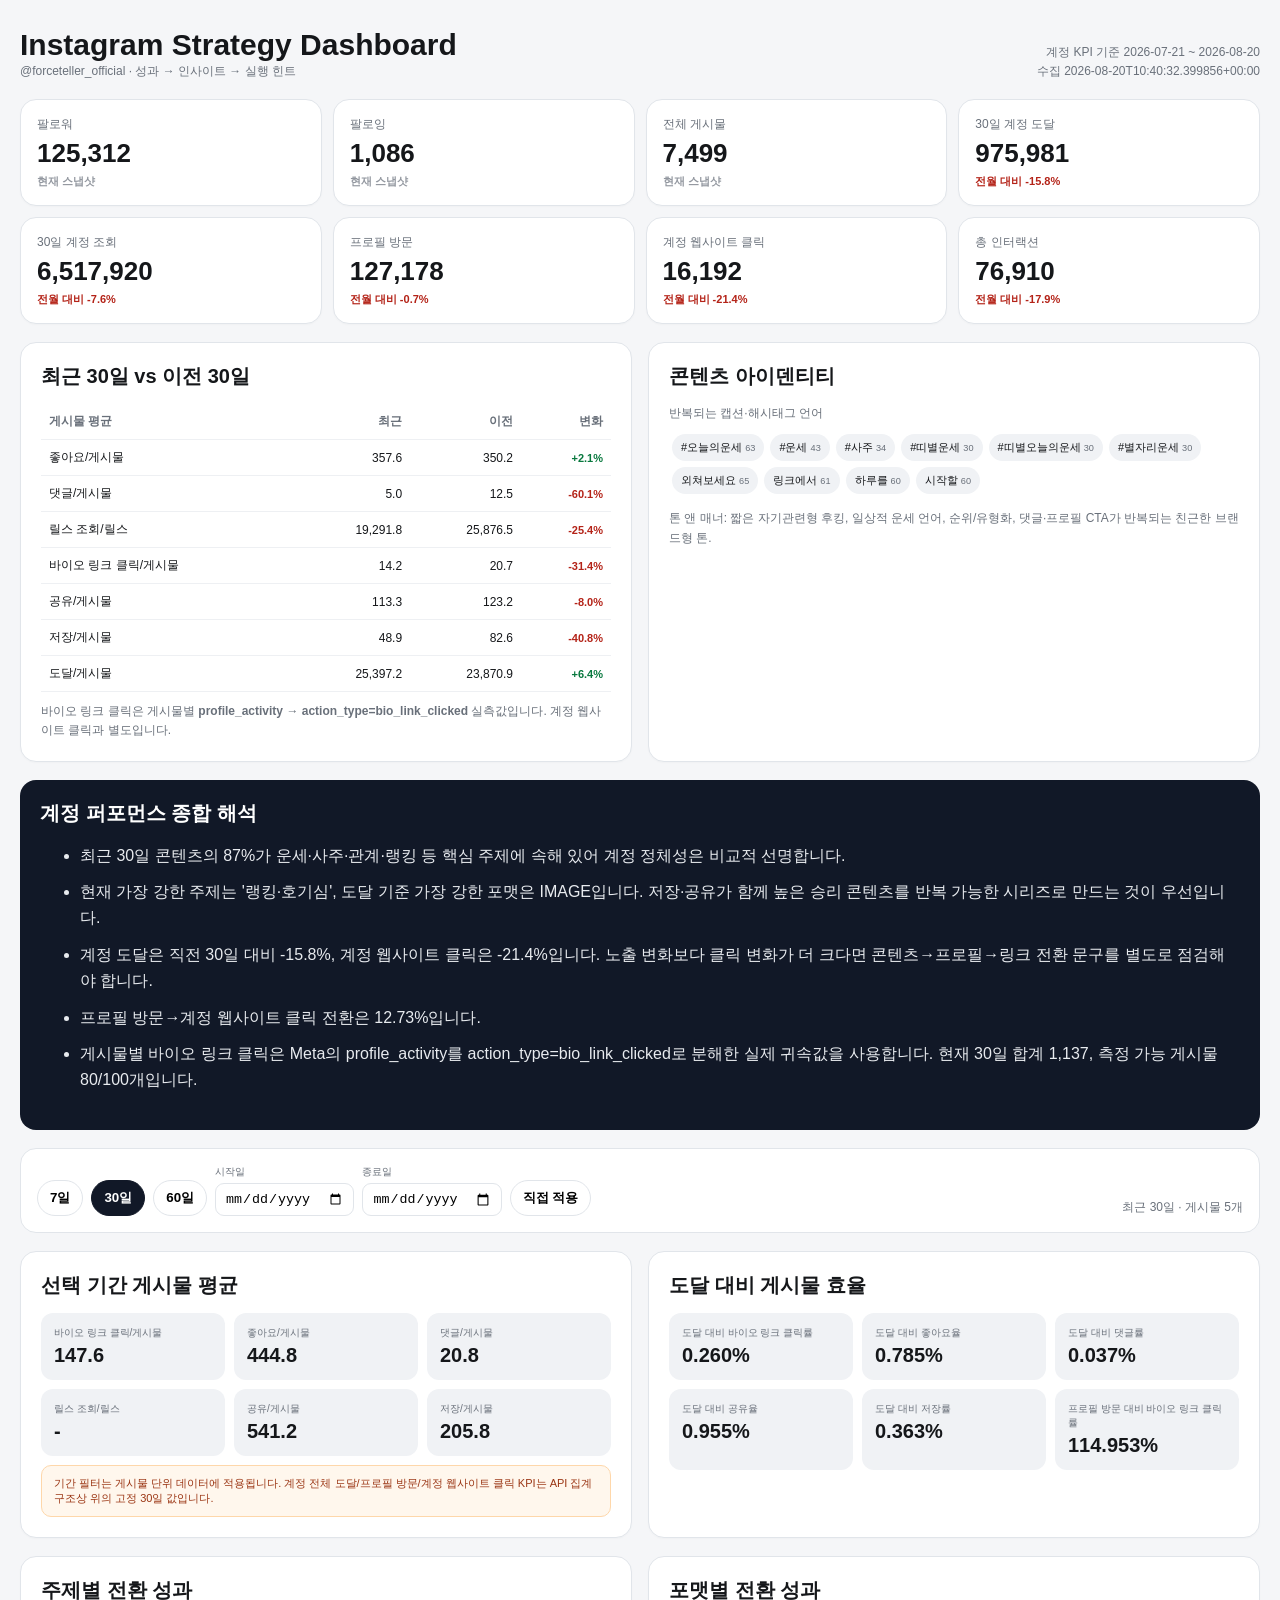
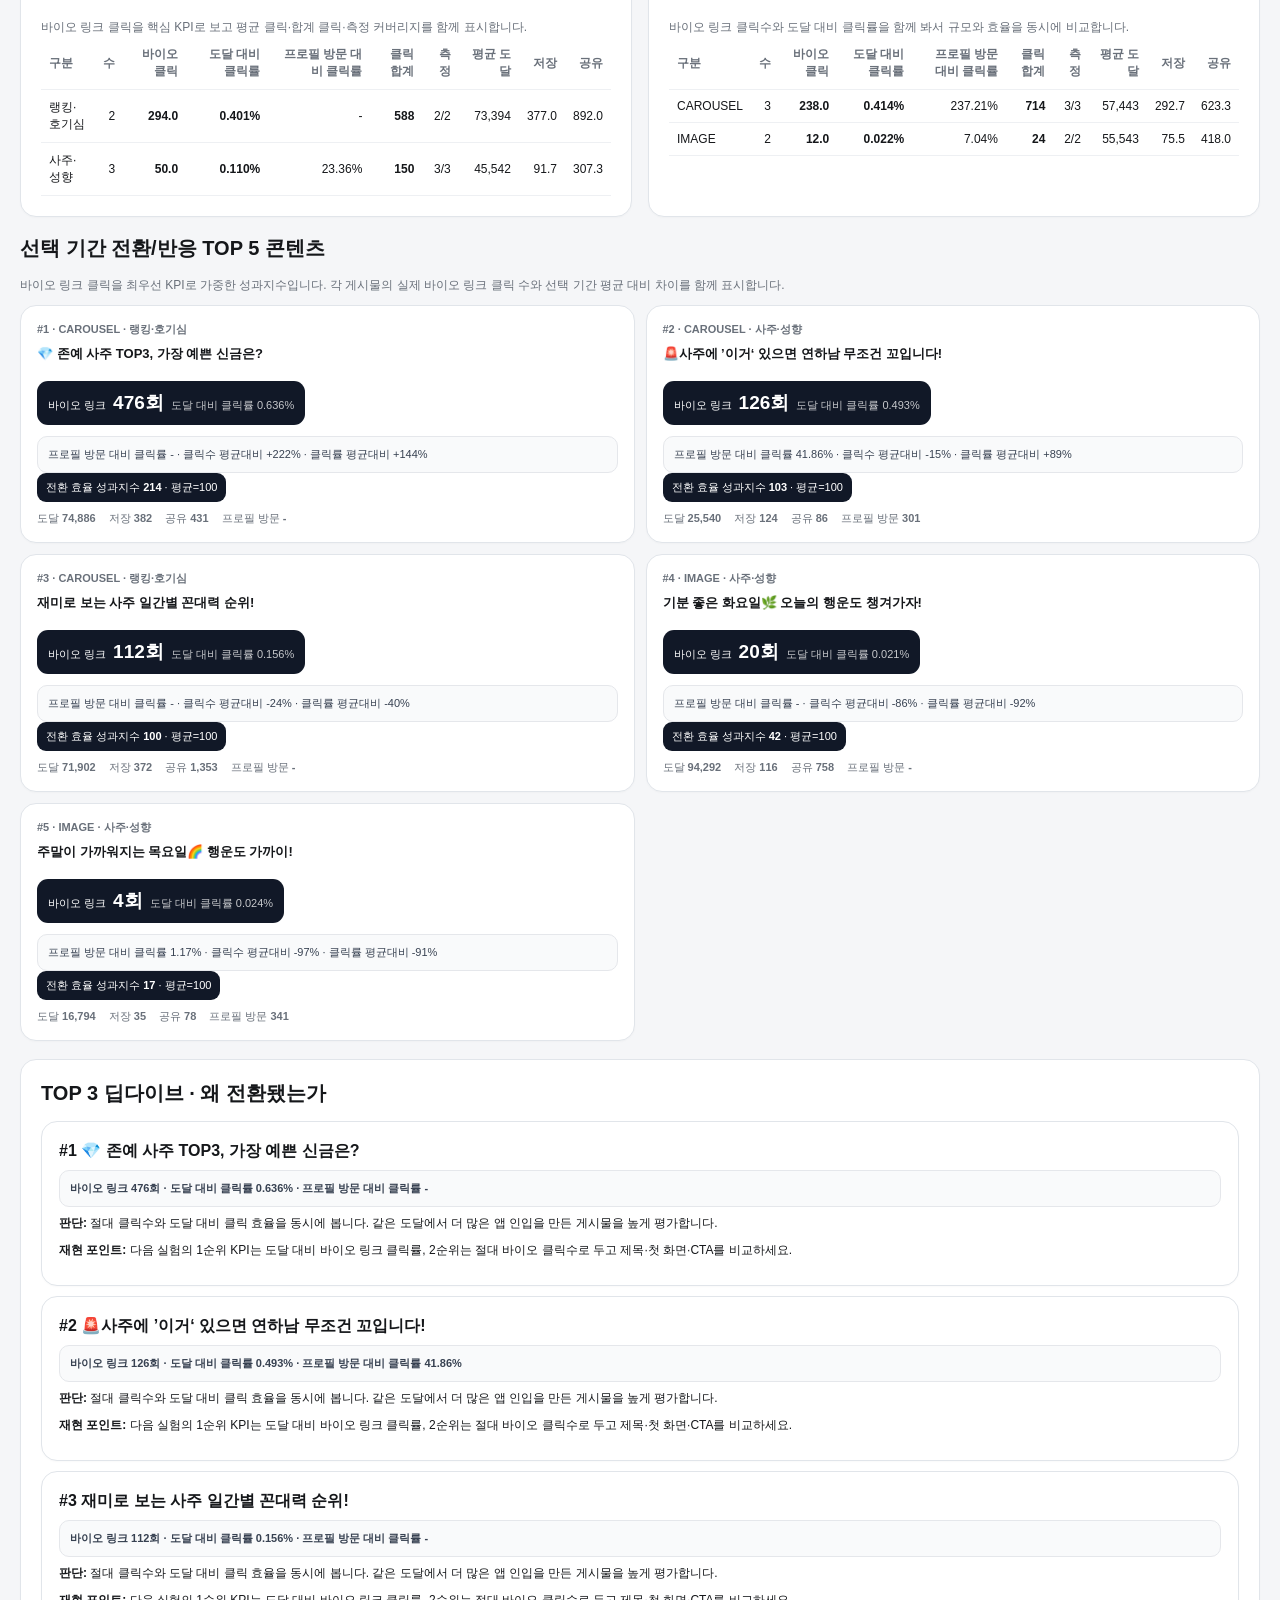
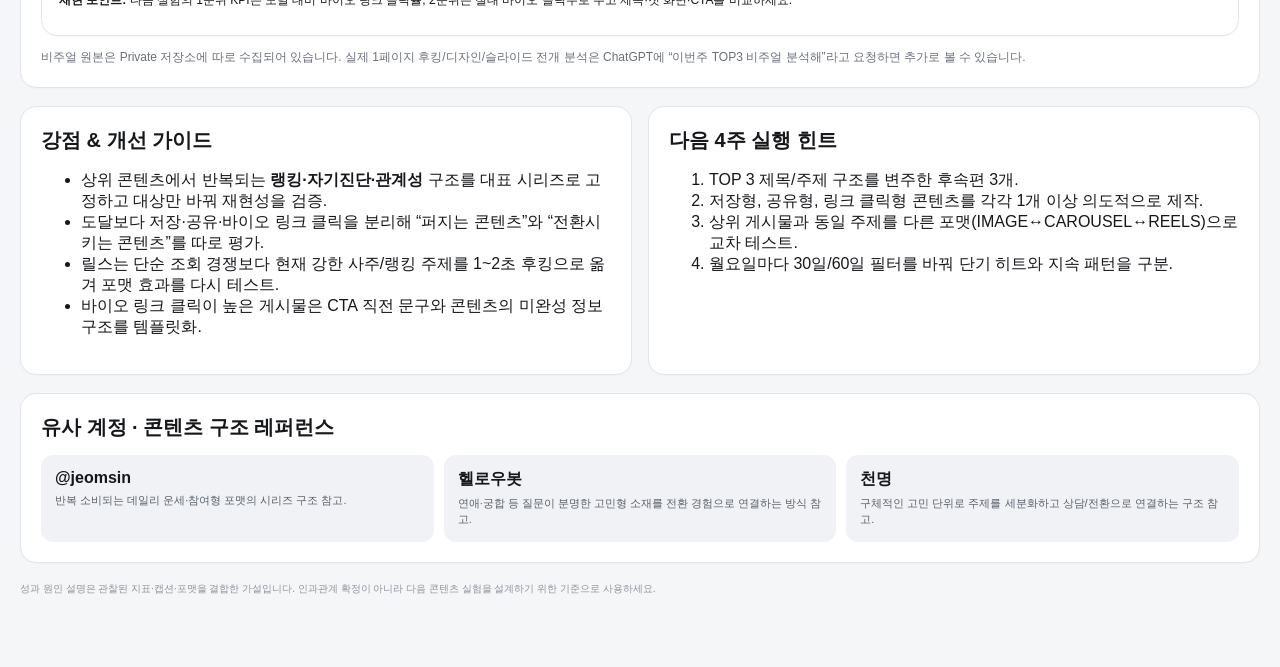
==== latest.html @ a2db8615 "Add cache-busting dashboard entrypoint" ====
<!doctype html><html><head><meta charset="utf-8"><meta http-equiv="cache-control" content="no-cache, no-store, must-revalidate"><meta http-equiv="pragma" content="no-cache"><meta http-equiv="expires" content="0"><title>Instagram Dashboard</title><script>location.replace('index.html?v=20260820-1955');</script></head><body><a href="index.html?v=20260820-1955">Open latest dashboard</a></body></html>
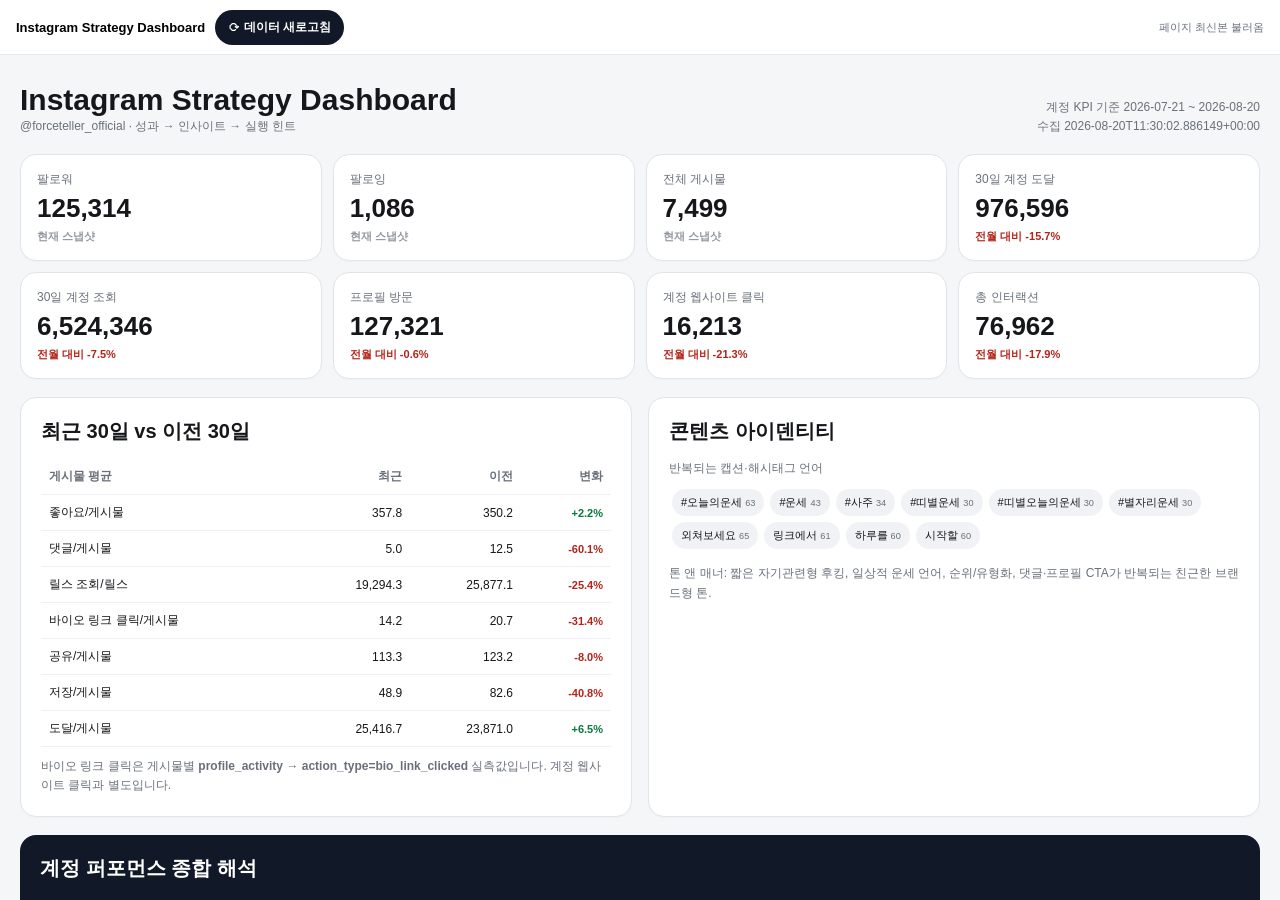
==== commit a921a959: "Add visible refresh control to dashboard entrypoint" ====
--- a/latest.html
+++ b/latest.html
@@ -1 +1 @@
-<!doctype html><html><head><meta charset="utf-8"><meta http-equiv="cache-control" content="no-cache, no-store, must-revalidate"><meta http-equiv="pragma" content="no-cache"><meta http-equiv="expires" content="0"><title>Instagram Dashboard</title><script>location.replace('index.html?v=20260820-1955');</script></head><body><a href="index.html?v=20260820-1955">Open latest dashboard</a></body></html>+<!doctype html><html lang="ko"><head><meta charset="utf-8"><meta name="viewport" content="width=device-width,initial-scale=1"><meta http-equiv="cache-control" content="no-cache, no-store, must-revalidate"><meta http-equiv="pragma" content="no-cache"><meta http-equiv="expires" content="0"><title>Instagram Dashboard</title><style>html,body{margin:0;height:100%;font-family:-apple-system,BlinkMacSystemFont,"Segoe UI",Roboto,"Noto Sans KR",sans-serif;background:#f5f6f8}#bar{height:54px;display:flex;align-items:center;gap:10px;padding:0 16px;background:#fff;border-bottom:1px solid #e5e7eb;position:sticky;top:0;z-index:10}#bar b{font-size:13px}#bar span{font-size:11px;color:#6b7280;margin-left:auto}button{border:0;background:#111827;color:#fff;border-radius:999px;padding:9px 13px;font-size:12px;font-weight:750;cursor:pointer}iframe{display:block;width:100%;height:calc(100vh - 55px);border:0}</style></head><body><div id="bar"><b>Instagram Strategy Dashboard</b><button id="refreshBtn">⟳ 데이터 새로고침</button><span id="stamp"></span></div><iframe id="dash" src="index.html?refresh=20260821-1748"></iframe><script>const f=document.getElementById('dash'),b=document.getElementById('refreshBtn'),s=document.getElementById('stamp');function load(){const now=Date.now();b.disabled=true;b.textContent='⟳ 최신 데이터 불러오는 중...';f.src='index.html?refresh='+now;s.textContent='새로고침 '+new Date().toLocaleString('ko-KR');setTimeout(()=>{b.disabled=false;b.textContent='⟳ 데이터 새로고침'},900)}b.addEventListener('click',load);f.addEventListener('load',()=>{b.disabled=false;b.textContent='⟳ 데이터 새로고침'});s.textContent='페이지 최신본 불러옴';</script></body></html>
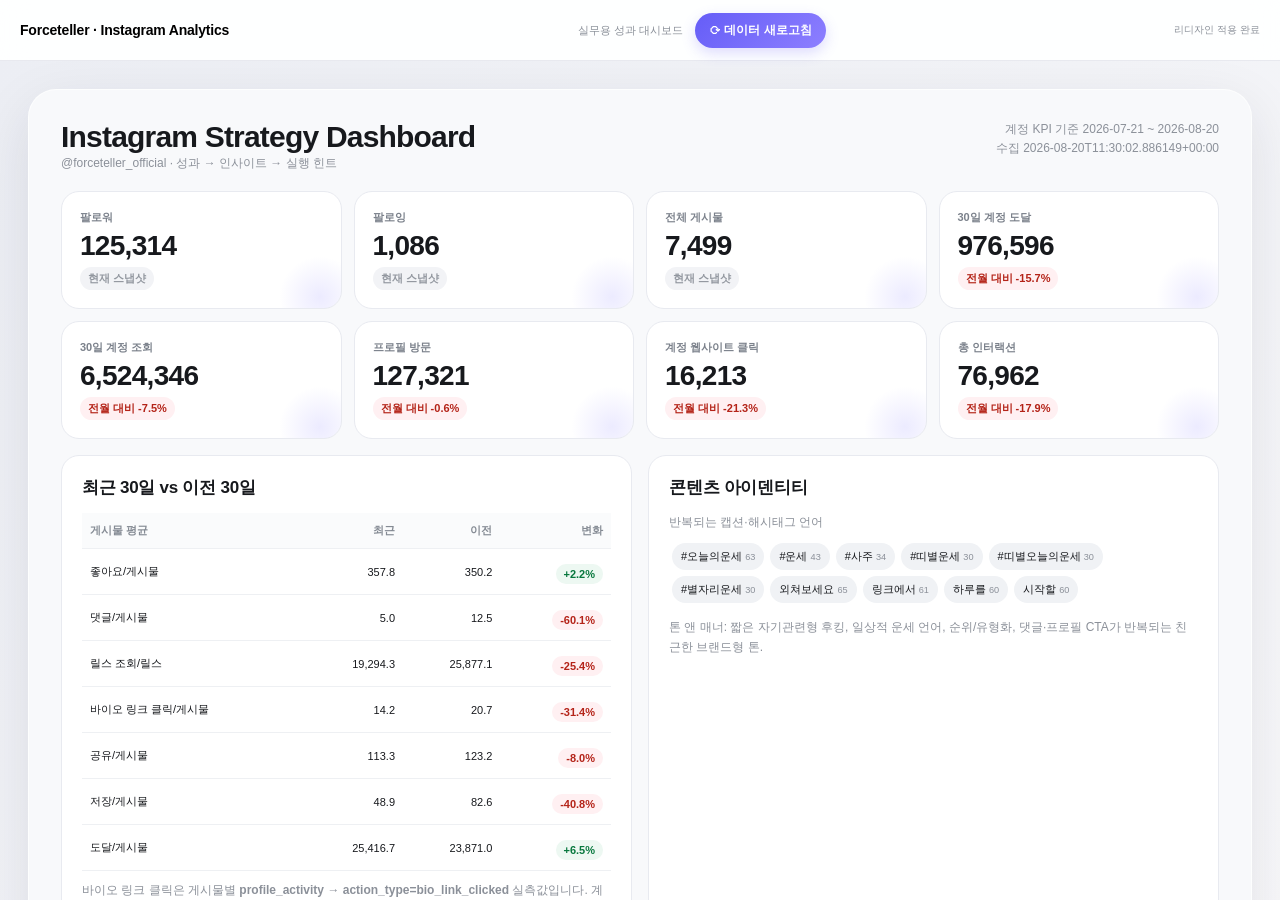
==== commit c730e3d5: "Apply dashboard redesign directly in latest view" ====
--- a/latest.html
+++ b/latest.html
@@ -1 +1,17 @@
-<!doctype html><html lang="ko"><head><meta charset="utf-8"><meta name="viewport" content="width=device-width,initial-scale=1"><meta http-equiv="cache-control" content="no-cache, no-store, must-revalidate"><meta http-equiv="pragma" content="no-cache"><meta http-equiv="expires" content="0"><title>Instagram Dashboard</title><style>html,body{margin:0;height:100%;font-family:-apple-system,BlinkMacSystemFont,"Segoe UI",Roboto,"Noto Sans KR",sans-serif;background:#f5f6f8}#bar{height:54px;display:flex;align-items:center;gap:10px;padding:0 16px;background:#fff;border-bottom:1px solid #e5e7eb;position:sticky;top:0;z-index:10}#bar b{font-size:13px}#bar span{font-size:11px;color:#6b7280;margin-left:auto}button{border:0;background:#111827;color:#fff;border-radius:999px;padding:9px 13px;font-size:12px;font-weight:750;cursor:pointer}iframe{display:block;width:100%;height:calc(100vh - 55px);border:0}</style></head><body><div id="bar"><b>Instagram Strategy Dashboard</b><button id="refreshBtn">⟳ 데이터 새로고침</button><span id="stamp"></span></div><iframe id="dash" src="index.html?refresh=20260821-1748"></iframe><script>const f=document.getElementById('dash'),b=document.getElementById('refreshBtn'),s=document.getElementById('stamp');function load(){const now=Date.now();b.disabled=true;b.textContent='⟳ 최신 데이터 불러오는 중...';f.src='index.html?refresh='+now;s.textContent='새로고침 '+new Date().toLocaleString('ko-KR');setTimeout(()=>{b.disabled=false;b.textContent='⟳ 데이터 새로고침'},900)}b.addEventListener('click',load);f.addEventListener('load',()=>{b.disabled=false;b.textContent='⟳ 데이터 새로고침'});s.textContent='페이지 최신본 불러옴';</script></body></html>+<!doctype html><html lang="ko"><head><meta charset="utf-8"><meta name="viewport" content="width=device-width,initial-scale=1"><meta http-equiv="cache-control" content="no-cache, no-store, must-revalidate"><meta http-equiv="pragma" content="no-cache"><meta http-equiv="expires" content="0"><title>Instagram Dashboard</title><style>html,body{margin:0;height:100%;background:#eef0f6;font-family:-apple-system,BlinkMacSystemFont,"Segoe UI",Roboto,"Noto Sans KR",sans-serif}#bar{height:60px;display:flex;align-items:center;gap:12px;padding:0 20px;background:rgba(255,255,255,.94);backdrop-filter:blur(14px);border-bottom:1px solid #e8e9ef;position:sticky;top:0;z-index:10}#bar b{font-size:14px;letter-spacing:-.2px}#bar .sub{font-size:11px;color:#8a9099}#bar span{font-size:10px;color:#8a9099;margin-left:auto}button{border:0;background:linear-gradient(135deg,#655df7,#8d7fff);color:#fff;border-radius:999px;padding:9px 14px;font-size:12px;font-weight:750;cursor:pointer;box-shadow:0 5px 14px rgba(101,93,247,.22)}iframe{display:block;width:100%;height:calc(100vh - 61px);border:0}</style></head><body><div id="bar"><b>Forceteller · Instagram Analytics</b><span class="sub">실무용 성과 대시보드</span><button id="refreshBtn">⟳ 데이터 새로고침</button><span id="stamp"></span></div><iframe id="dash" src="index.html?refresh=20260821-1858"></iframe><script>
+const f=document.getElementById('dash'),b=document.getElementById('refreshBtn'),s=document.getElementById('stamp');
+function inject(){try{const d=f.contentDocument,w=f.contentWindow;if(!d||d.getElementById('latest-redesign'))return;const st=d.createElement('style');st.id='latest-redesign';st.textContent=`
+:root{--bg:#f3f4f8;--panel:#fff;--ink:#17191d;--muted:#8b9099;--line:#e8eaf0;--accent:#6c63ff;--accent2:#a78bfa;--good:#1f9d68;--bad:#df5b68}
+*{box-sizing:border-box}body{margin:0!important;padding:28px!important;background:linear-gradient(135deg,#eceef4,#f8f8fa 48%,#edeef5)!important;color:var(--ink)!important}.wrap{max-width:1450px!important;margin:auto!important;padding:30px 32px 60px!important;background:#f8f9fb!important;border:1px solid rgba(255,255,255,.8)!important;border-radius:28px!important;box-shadow:0 18px 55px rgba(26,30,48,.10)!important}.header{align-items:flex-start!important}.header h1{font-size:30px!important;letter-spacing:-.8px!important}.muted,.note,.meta{color:var(--muted)!important}.grid{grid-template-columns:repeat(4,minmax(0,1fr))!important;gap:12px!important}.kpi,.card,.post,.deep{background:#fff!important;border:1px solid var(--line)!important;border-radius:18px!important;box-shadow:none!important}.kpi{padding:18px!important;position:relative!important;overflow:hidden!important}.kpi:after{content:"";position:absolute;right:-20px;bottom:-30px;width:82px;height:82px;border-radius:50%;background:radial-gradient(circle,rgba(108,99,255,.13),transparent 70%)}.label{font-size:11px!important;font-weight:750!important;color:#7b818b!important}.value{font-size:28px!important;letter-spacing:-.7px!important}.delta{display:inline-flex!important;border-radius:999px!important;padding:4px 8px!important;background:#f2f3f6!important}.delta.up{background:#edf8f2!important}.delta.down{background:#fff0f2!important}.section{margin-top:16px!important}.card{padding:20px!important}h2{font-size:17px!important;letter-spacing:-.25px!important}.callout{background:linear-gradient(135deg,#26243a,#171820)!important;border-radius:20px!important}.filter{background:#fff!important;border:1px solid var(--line)!important;border-radius:17px!important}.filter button.active{background:var(--accent)!important;border-color:var(--accent)!important}.mini{background:#f7f8fb!important;border:1px solid #eff0f4!important;border-radius:14px!important;padding:14px!important}.mini b{font-size:21px!important}.score,.click-focus{background:linear-gradient(135deg,#5d56f4,#8176ff)!important}.conversion-note{background:#f7f7fb!important;border-color:#ececf2!important}.rank-num{color:var(--accent)!important}table{font-size:11px!important}th{background:#fafbfc!important;color:#858b94!important}th,td{padding:10px 8px!important}.dash-visuals{display:grid;grid-template-columns:1.6fr .85fr;gap:14px;margin-top:16px}.dash-visuals.secondary{grid-template-columns:1.2fr .8fr}.viz-card{background:#fff;border:1px solid var(--line);border-radius:18px;padding:20px;min-height:300px}.viz-head{display:flex;justify-content:space-between;gap:16px;margin-bottom:12px}.viz-head small{display:block;color:var(--accent);font-weight:850;letter-spacing:1.2px;font-size:9px}.viz-head h3{margin:4px 0 0;font-size:16px}.viz-head p{margin:4px 0 0;color:var(--muted);font-size:10px}.legend{font-size:10px;color:var(--muted);display:flex;gap:10px}.legend i{display:inline-block;width:8px;height:8px;border-radius:50%;margin-right:4px}.legend .v{background:#6c63ff}.legend .r{background:#d8d5ff}.chartbox{height:240px}.chartbox svg{width:100%;height:100%}.gridline{stroke:#eceef2;stroke-width:1}.axis{fill:#9aa0aa;font-size:9px}.barV{fill:#6c63ff}.barR{fill:#d8d5ff}.metric-bars{display:grid;gap:14px;margin-top:28px}.mrow{display:grid;grid-template-columns:72px 1fr 60px;gap:10px;align-items:center}.mname{font-size:10px;color:#747b85}.track{height:12px;background:#f0f1f5;border-radius:99px;overflow:hidden}.fill{height:100%;background:linear-gradient(90deg,#7068ff,#aa95ff);border-radius:99px}.mval{text-align:right;font-size:10px;font-weight:800}.donut-wrap{display:grid;place-items:center;min-height:230px}.donut{width:180px;height:180px;border-radius:50%;position:relative;display:grid;place-items:center}.donut:after{content:"";position:absolute;inset:24px;background:#fff;border-radius:50%}.center{z-index:1;text-align:center}.center b{display:block;font-size:24px}.center span{font-size:9px;color:var(--muted)}.drows{width:100%;margin-top:12px;display:grid;gap:7px}.drow{display:grid;grid-template-columns:1fr auto;font-size:10px}.drow span{color:#757b84}.drow b{font-size:10px}@media(max-width:900px){body{padding:0!important}.wrap{border-radius:0!important;padding:20px 12px 50px!important}.grid{grid-template-columns:repeat(2,1fr)!important}.dash-visuals,.dash-visuals.secondary{grid-template-columns:1fr}.posts{grid-template-columns:1fr!important}}
+`;d.head.appendChild(st);
+const sc=d.createElement('script');sc.textContent=`(function(){
+const c=n=>{n=Number(n||0);return n>=1000000?(n/1000000).toFixed(1)+'M':n>=1000?(n/1000).toFixed(n>=10000?0:1)+'K':String(Math.round(n))};
+function currentRows(){const days=document.querySelector('[data-days].active');const n=days?Number(days.dataset.days):30;const end=new Date(TODAY),start=new Date(end);start.setUTCDate(start.getUTCDate()-n);return MEDIA.filter(x=>{const t=new Date(x.timestamp);return t>=start&&t<=end})}
+function perfChart(rows){const a=[...rows].sort((x,y)=>new Date(x.timestamp)-new Date(y.timestamp)).slice(-24);if(!a.length)return '';const W=760,H=235,L=40,B=26,T=12,max=Math.max(1,...a.map(x=>Math.max(+x.views||0,+x.reach||0))),step=(W-L-10)/a.length,bw=Math.max(3,Math.min(9,step*.24));let o='<svg viewBox="0 0 '+W+' '+H+'" preserveAspectRatio="none">';for(let i=0;i<4;i++){let y=T+(H-T-B)*i/3;o+='<line class="gridline" x1="'+L+'" y1="'+y+'" x2="'+(W-10)+'" y2="'+y+'"/><text class="axis" x="2" y="'+(y+3)+'">'+c(max*(1-i/3))+'</text>'}a.forEach((p,i)=>{let x=L+i*step+step/2,v=(+p.views||0)/max*(H-T-B),r=(+p.reach||0)/max*(H-T-B);o+='<rect class="barR" x="'+(x-bw-1)+'" y="'+(H-B-r)+'" width="'+bw+'" height="'+r+'" rx="3"/><rect class="barV" x="'+(x+1)+'" y="'+(H-B-v)+'" width="'+bw+'" height="'+v+'" rx="3"/>'});return o+'</svg>'}
+function donut(rows){const reach=rows.reduce((a,x)=>a+(+x.reach||0),0),click=rows.filter(x=>x.bio_link_clicks!=null).reduce((a,x)=>a+(+x.bio_link_clicks||0),0),rate=reach?click/reach*100:0,ang=Math.max(2,Math.min(360,rate*36));return '<div><div class="donut" style="background:conic-gradient(#6c63ff 0 '+ang+'deg,#ececf3 '+ang+'deg 360deg)"><div class="center"><b>'+rate.toFixed(3)+'%</b><span>도달 대비 클릭률</span></div></div><div class="drows"><div class="drow"><span>도달 합계</span><b>'+c(reach)+'</b></div><div class="drow"><span>바이오 링크 클릭</span><b>'+click.toLocaleString('ko-KR')+'</b></div></div></div>'}
+function bars(rows){const r=rows.reduce((a,x)=>a+(+x.reach||0),0)||1,d=[['좋아요',rows.reduce((a,x)=>a+(+x.likes||0),0)/r*100],['저장',rows.reduce((a,x)=>a+(+x.saved||0),0)/r*100],['공유',rows.reduce((a,x)=>a+(+x.shares||0),0)/r*100],['댓글',rows.reduce((a,x)=>a+(+x.comments||0),0)/r*100]],m=Math.max(.001,...d.map(x=>x[1]));return d.map(x=>'<div class="mrow"><div class="mname">'+x[0]+'</div><div class="track"><div class="fill" style="width:'+Math.max(2,x[1]/m*100)+'%"></div></div><div class="mval">'+x[1].toFixed(3)+'%</div></div>').join('')}
+function mix(rows){const g={};rows.forEach(x=>g[x.category]=(g[x.category]||0)+(+x.views||0));const e=Object.entries(g).sort((a,b)=>b[1]-a[1]),t=e.reduce((a,x)=>a+x[1],0)||1,cols=['#6c63ff','#a78bfa','#d7d4ff','#4f46e5'];let a=0,st=e.map((x,i)=>{let s=a/t*360;a+=x[1];return cols[i%cols.length]+' '+s+'deg '+a/t*360+'deg'}).join(',');return '<div><div class="donut" style="background:conic-gradient('+st+')"><div class="center"><b>'+c(t)+'</b><span>총 조회수</span></div></div><div class="drows">'+e.map(x=>'<div class="drow"><span>'+x[0]+'</span><b>'+(x[1]/t*100).toFixed(1)+'%</b></div>').join('')+'</div></div>'}
+function draw(){const rows=currentRows();document.getElementById('vperf').innerHTML=perfChart(rows);document.getElementById('vconv').innerHTML=donut(rows);document.getElementById('veng').innerHTML=bars(rows);document.getElementById('vmix').innerHTML=mix(rows)}
+if(!document.querySelector('.dash-visuals')){const f=document.getElementById('filterBar');if(f){const h=document.createElement('div');h.innerHTML='<div class="dash-visuals"><div class="viz-card"><div class="viz-head"><div><small>PERFORMANCE</small><h3>게시물 성과 추이</h3><p>조회수와 도달을 게시물별로 비교</p></div><div class="legend"><span><i class="v"></i>조회수</span><span><i class="r"></i>도달</span></div></div><div id="vperf" class="chartbox"></div></div><div class="viz-card"><div class="viz-head"><div><small>CONVERSION</small><h3>전환 퍼널</h3><p>도달 대비 바이오 링크 클릭 효율</p></div></div><div id="vconv" class="donut-wrap"></div></div></div><div class="dash-visuals secondary"><div class="viz-card"><div class="viz-head"><div><small>ENGAGEMENT</small><h3>반응 지표 비교</h3><p>도달 대비 비율</p></div></div><div id="veng" class="metric-bars"></div></div><div class="viz-card"><div class="viz-head"><div><small>CONTENT MIX</small><h3>포맷별 조회 비중</h3><p>IMAGE / CAROUSEL / REELS</p></div></div><div id="vmix" class="donut-wrap"></div></div></div>';while(h.firstChild)f.parentNode.insertBefore(h.firstChild,f.nextSibling)}}draw();document.querySelectorAll('[data-days]').forEach(x=>x.addEventListener('click',()=>setTimeout(draw,30)));document.getElementById('applyCustom')?.addEventListener('click',()=>setTimeout(draw,30));})();`;d.body.appendChild(sc);s.textContent='리디자인 적용 완료';}catch(e){s.textContent='스타일 적용 오류';console.error(e)}}
+function load(){const now=Date.now();b.disabled=true;b.textContent='⟳ 최신 데이터 불러오는 중...';f.src='index.html?refresh='+now;s.textContent='새로고침 '+new Date().toLocaleString('ko-KR');setTimeout(()=>{b.disabled=false;b.textContent='⟳ 데이터 새로고침'},900)}b.addEventListener('click',load);f.addEventListener('load',()=>{inject();b.disabled=false;b.textContent='⟳ 데이터 새로고침'});s.textContent='불러오는 중...';
+</script></body></html>
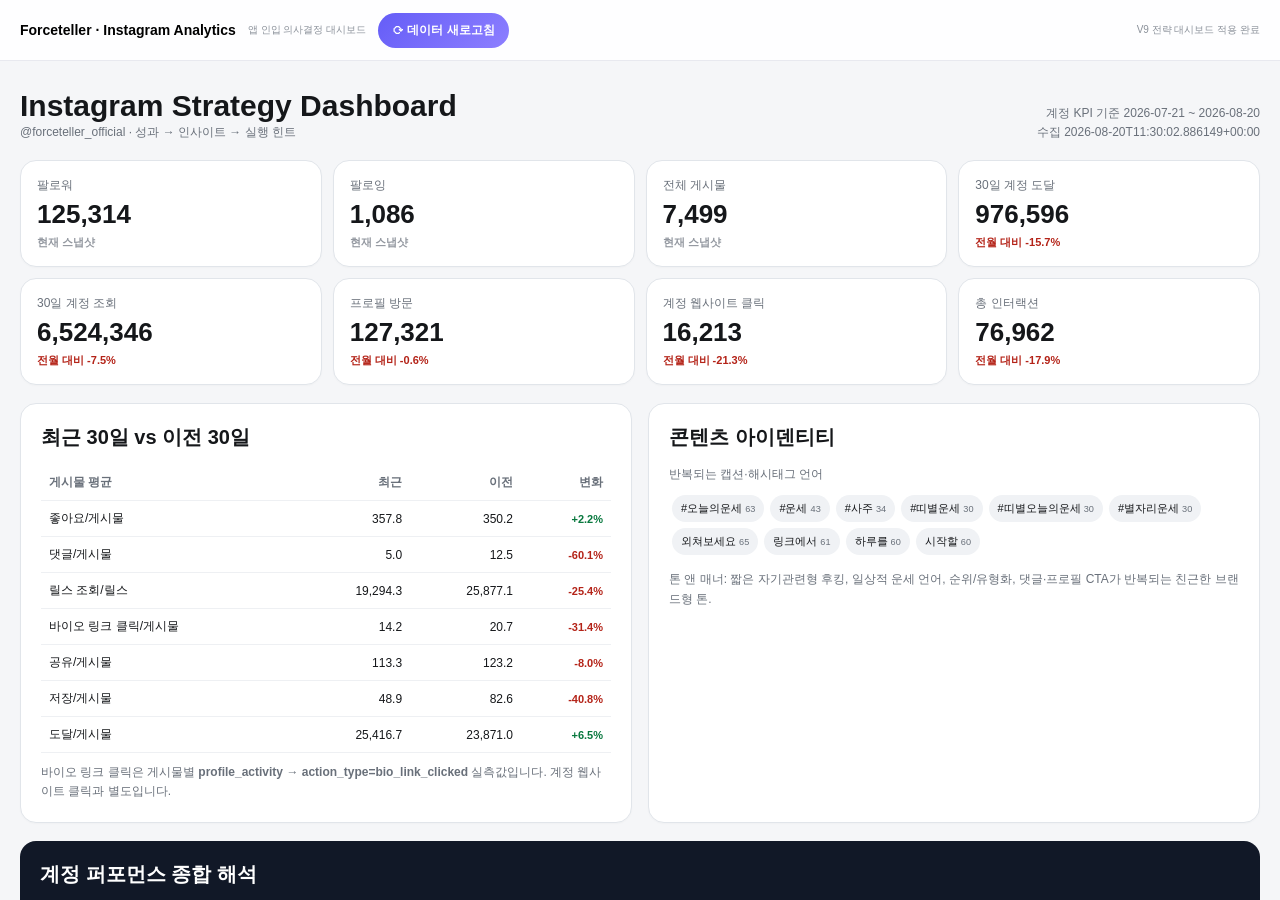
==== commit 8b63e688: "Switch latest dashboard to V9 strategy charts" ====
--- a/latest.html
+++ b/latest.html
@@ -1,17 +1 @@
-<!doctype html><html lang="ko"><head><meta charset="utf-8"><meta name="viewport" content="width=device-width,initial-scale=1"><meta http-equiv="cache-control" content="no-cache, no-store, must-revalidate"><meta http-equiv="pragma" content="no-cache"><meta http-equiv="expires" content="0"><title>Instagram Dashboard</title><style>html,body{margin:0;height:100%;background:#eef0f6;font-family:-apple-system,BlinkMacSystemFont,"Segoe UI",Roboto,"Noto Sans KR",sans-serif}#bar{height:60px;display:flex;align-items:center;gap:12px;padding:0 20px;background:rgba(255,255,255,.94);backdrop-filter:blur(14px);border-bottom:1px solid #e8e9ef;position:sticky;top:0;z-index:10}#bar b{font-size:14px;letter-spacing:-.2px}#bar .sub{font-size:11px;color:#8a9099}#bar span{font-size:10px;color:#8a9099;margin-left:auto}button{border:0;background:linear-gradient(135deg,#655df7,#8d7fff);color:#fff;border-radius:999px;padding:9px 14px;font-size:12px;font-weight:750;cursor:pointer;box-shadow:0 5px 14px rgba(101,93,247,.22)}iframe{display:block;width:100%;height:calc(100vh - 61px);border:0}</style></head><body><div id="bar"><b>Forceteller · Instagram Analytics</b><span class="sub">실무용 성과 대시보드</span><button id="refreshBtn">⟳ 데이터 새로고침</button><span id="stamp"></span></div><iframe id="dash" src="index.html?refresh=20260821-1858"></iframe><script>
-const f=document.getElementById('dash'),b=document.getElementById('refreshBtn'),s=document.getElementById('stamp');
-function inject(){try{const d=f.contentDocument,w=f.contentWindow;if(!d||d.getElementById('latest-redesign'))return;const st=d.createElement('style');st.id='latest-redesign';st.textContent=`
-:root{--bg:#f3f4f8;--panel:#fff;--ink:#17191d;--muted:#8b9099;--line:#e8eaf0;--accent:#6c63ff;--accent2:#a78bfa;--good:#1f9d68;--bad:#df5b68}
-*{box-sizing:border-box}body{margin:0!important;padding:28px!important;background:linear-gradient(135deg,#eceef4,#f8f8fa 48%,#edeef5)!important;color:var(--ink)!important}.wrap{max-width:1450px!important;margin:auto!important;padding:30px 32px 60px!important;background:#f8f9fb!important;border:1px solid rgba(255,255,255,.8)!important;border-radius:28px!important;box-shadow:0 18px 55px rgba(26,30,48,.10)!important}.header{align-items:flex-start!important}.header h1{font-size:30px!important;letter-spacing:-.8px!important}.muted,.note,.meta{color:var(--muted)!important}.grid{grid-template-columns:repeat(4,minmax(0,1fr))!important;gap:12px!important}.kpi,.card,.post,.deep{background:#fff!important;border:1px solid var(--line)!important;border-radius:18px!important;box-shadow:none!important}.kpi{padding:18px!important;position:relative!important;overflow:hidden!important}.kpi:after{content:"";position:absolute;right:-20px;bottom:-30px;width:82px;height:82px;border-radius:50%;background:radial-gradient(circle,rgba(108,99,255,.13),transparent 70%)}.label{font-size:11px!important;font-weight:750!important;color:#7b818b!important}.value{font-size:28px!important;letter-spacing:-.7px!important}.delta{display:inline-flex!important;border-radius:999px!important;padding:4px 8px!important;background:#f2f3f6!important}.delta.up{background:#edf8f2!important}.delta.down{background:#fff0f2!important}.section{margin-top:16px!important}.card{padding:20px!important}h2{font-size:17px!important;letter-spacing:-.25px!important}.callout{background:linear-gradient(135deg,#26243a,#171820)!important;border-radius:20px!important}.filter{background:#fff!important;border:1px solid var(--line)!important;border-radius:17px!important}.filter button.active{background:var(--accent)!important;border-color:var(--accent)!important}.mini{background:#f7f8fb!important;border:1px solid #eff0f4!important;border-radius:14px!important;padding:14px!important}.mini b{font-size:21px!important}.score,.click-focus{background:linear-gradient(135deg,#5d56f4,#8176ff)!important}.conversion-note{background:#f7f7fb!important;border-color:#ececf2!important}.rank-num{color:var(--accent)!important}table{font-size:11px!important}th{background:#fafbfc!important;color:#858b94!important}th,td{padding:10px 8px!important}.dash-visuals{display:grid;grid-template-columns:1.6fr .85fr;gap:14px;margin-top:16px}.dash-visuals.secondary{grid-template-columns:1.2fr .8fr}.viz-card{background:#fff;border:1px solid var(--line);border-radius:18px;padding:20px;min-height:300px}.viz-head{display:flex;justify-content:space-between;gap:16px;margin-bottom:12px}.viz-head small{display:block;color:var(--accent);font-weight:850;letter-spacing:1.2px;font-size:9px}.viz-head h3{margin:4px 0 0;font-size:16px}.viz-head p{margin:4px 0 0;color:var(--muted);font-size:10px}.legend{font-size:10px;color:var(--muted);display:flex;gap:10px}.legend i{display:inline-block;width:8px;height:8px;border-radius:50%;margin-right:4px}.legend .v{background:#6c63ff}.legend .r{background:#d8d5ff}.chartbox{height:240px}.chartbox svg{width:100%;height:100%}.gridline{stroke:#eceef2;stroke-width:1}.axis{fill:#9aa0aa;font-size:9px}.barV{fill:#6c63ff}.barR{fill:#d8d5ff}.metric-bars{display:grid;gap:14px;margin-top:28px}.mrow{display:grid;grid-template-columns:72px 1fr 60px;gap:10px;align-items:center}.mname{font-size:10px;color:#747b85}.track{height:12px;background:#f0f1f5;border-radius:99px;overflow:hidden}.fill{height:100%;background:linear-gradient(90deg,#7068ff,#aa95ff);border-radius:99px}.mval{text-align:right;font-size:10px;font-weight:800}.donut-wrap{display:grid;place-items:center;min-height:230px}.donut{width:180px;height:180px;border-radius:50%;position:relative;display:grid;place-items:center}.donut:after{content:"";position:absolute;inset:24px;background:#fff;border-radius:50%}.center{z-index:1;text-align:center}.center b{display:block;font-size:24px}.center span{font-size:9px;color:var(--muted)}.drows{width:100%;margin-top:12px;display:grid;gap:7px}.drow{display:grid;grid-template-columns:1fr auto;font-size:10px}.drow span{color:#757b84}.drow b{font-size:10px}@media(max-width:900px){body{padding:0!important}.wrap{border-radius:0!important;padding:20px 12px 50px!important}.grid{grid-template-columns:repeat(2,1fr)!important}.dash-visuals,.dash-visuals.secondary{grid-template-columns:1fr}.posts{grid-template-columns:1fr!important}}
-`;d.head.appendChild(st);
-const sc=d.createElement('script');sc.textContent=`(function(){
-const c=n=>{n=Number(n||0);return n>=1000000?(n/1000000).toFixed(1)+'M':n>=1000?(n/1000).toFixed(n>=10000?0:1)+'K':String(Math.round(n))};
-function currentRows(){const days=document.querySelector('[data-days].active');const n=days?Number(days.dataset.days):30;const end=new Date(TODAY),start=new Date(end);start.setUTCDate(start.getUTCDate()-n);return MEDIA.filter(x=>{const t=new Date(x.timestamp);return t>=start&&t<=end})}
-function perfChart(rows){const a=[...rows].sort((x,y)=>new Date(x.timestamp)-new Date(y.timestamp)).slice(-24);if(!a.length)return '';const W=760,H=235,L=40,B=26,T=12,max=Math.max(1,...a.map(x=>Math.max(+x.views||0,+x.reach||0))),step=(W-L-10)/a.length,bw=Math.max(3,Math.min(9,step*.24));let o='<svg viewBox="0 0 '+W+' '+H+'" preserveAspectRatio="none">';for(let i=0;i<4;i++){let y=T+(H-T-B)*i/3;o+='<line class="gridline" x1="'+L+'" y1="'+y+'" x2="'+(W-10)+'" y2="'+y+'"/><text class="axis" x="2" y="'+(y+3)+'">'+c(max*(1-i/3))+'</text>'}a.forEach((p,i)=>{let x=L+i*step+step/2,v=(+p.views||0)/max*(H-T-B),r=(+p.reach||0)/max*(H-T-B);o+='<rect class="barR" x="'+(x-bw-1)+'" y="'+(H-B-r)+'" width="'+bw+'" height="'+r+'" rx="3"/><rect class="barV" x="'+(x+1)+'" y="'+(H-B-v)+'" width="'+bw+'" height="'+v+'" rx="3"/>'});return o+'</svg>'}
-function donut(rows){const reach=rows.reduce((a,x)=>a+(+x.reach||0),0),click=rows.filter(x=>x.bio_link_clicks!=null).reduce((a,x)=>a+(+x.bio_link_clicks||0),0),rate=reach?click/reach*100:0,ang=Math.max(2,Math.min(360,rate*36));return '<div><div class="donut" style="background:conic-gradient(#6c63ff 0 '+ang+'deg,#ececf3 '+ang+'deg 360deg)"><div class="center"><b>'+rate.toFixed(3)+'%</b><span>도달 대비 클릭률</span></div></div><div class="drows"><div class="drow"><span>도달 합계</span><b>'+c(reach)+'</b></div><div class="drow"><span>바이오 링크 클릭</span><b>'+click.toLocaleString('ko-KR')+'</b></div></div></div>'}
-function bars(rows){const r=rows.reduce((a,x)=>a+(+x.reach||0),0)||1,d=[['좋아요',rows.reduce((a,x)=>a+(+x.likes||0),0)/r*100],['저장',rows.reduce((a,x)=>a+(+x.saved||0),0)/r*100],['공유',rows.reduce((a,x)=>a+(+x.shares||0),0)/r*100],['댓글',rows.reduce((a,x)=>a+(+x.comments||0),0)/r*100]],m=Math.max(.001,...d.map(x=>x[1]));return d.map(x=>'<div class="mrow"><div class="mname">'+x[0]+'</div><div class="track"><div class="fill" style="width:'+Math.max(2,x[1]/m*100)+'%"></div></div><div class="mval">'+x[1].toFixed(3)+'%</div></div>').join('')}
-function mix(rows){const g={};rows.forEach(x=>g[x.category]=(g[x.category]||0)+(+x.views||0));const e=Object.entries(g).sort((a,b)=>b[1]-a[1]),t=e.reduce((a,x)=>a+x[1],0)||1,cols=['#6c63ff','#a78bfa','#d7d4ff','#4f46e5'];let a=0,st=e.map((x,i)=>{let s=a/t*360;a+=x[1];return cols[i%cols.length]+' '+s+'deg '+a/t*360+'deg'}).join(',');return '<div><div class="donut" style="background:conic-gradient('+st+')"><div class="center"><b>'+c(t)+'</b><span>총 조회수</span></div></div><div class="drows">'+e.map(x=>'<div class="drow"><span>'+x[0]+'</span><b>'+(x[1]/t*100).toFixed(1)+'%</b></div>').join('')+'</div></div>'}
-function draw(){const rows=currentRows();document.getElementById('vperf').innerHTML=perfChart(rows);document.getElementById('vconv').innerHTML=donut(rows);document.getElementById('veng').innerHTML=bars(rows);document.getElementById('vmix').innerHTML=mix(rows)}
-if(!document.querySelector('.dash-visuals')){const f=document.getElementById('filterBar');if(f){const h=document.createElement('div');h.innerHTML='<div class="dash-visuals"><div class="viz-card"><div class="viz-head"><div><small>PERFORMANCE</small><h3>게시물 성과 추이</h3><p>조회수와 도달을 게시물별로 비교</p></div><div class="legend"><span><i class="v"></i>조회수</span><span><i class="r"></i>도달</span></div></div><div id="vperf" class="chartbox"></div></div><div class="viz-card"><div class="viz-head"><div><small>CONVERSION</small><h3>전환 퍼널</h3><p>도달 대비 바이오 링크 클릭 효율</p></div></div><div id="vconv" class="donut-wrap"></div></div></div><div class="dash-visuals secondary"><div class="viz-card"><div class="viz-head"><div><small>ENGAGEMENT</small><h3>반응 지표 비교</h3><p>도달 대비 비율</p></div></div><div id="veng" class="metric-bars"></div></div><div class="viz-card"><div class="viz-head"><div><small>CONTENT MIX</small><h3>포맷별 조회 비중</h3><p>IMAGE / CAROUSEL / REELS</p></div></div><div id="vmix" class="donut-wrap"></div></div></div>';while(h.firstChild)f.parentNode.insertBefore(h.firstChild,f.nextSibling)}}draw();document.querySelectorAll('[data-days]').forEach(x=>x.addEventListener('click',()=>setTimeout(draw,30)));document.getElementById('applyCustom')?.addEventListener('click',()=>setTimeout(draw,30));})();`;d.body.appendChild(sc);s.textContent='리디자인 적용 완료';}catch(e){s.textContent='스타일 적용 오류';console.error(e)}}
-function load(){const now=Date.now();b.disabled=true;b.textContent='⟳ 최신 데이터 불러오는 중...';f.src='index.html?refresh='+now;s.textContent='새로고침 '+new Date().toLocaleString('ko-KR');setTimeout(()=>{b.disabled=false;b.textContent='⟳ 데이터 새로고침'},900)}b.addEventListener('click',load);f.addEventListener('load',()=>{inject();b.disabled=false;b.textContent='⟳ 데이터 새로고침'});s.textContent='불러오는 중...';
-</script></body></html>+<!doctype html><html lang="ko"><head><meta charset="utf-8"><meta name="viewport" content="width=device-width,initial-scale=1"><meta http-equiv="cache-control" content="no-cache, no-store, must-revalidate"><meta http-equiv="pragma" content="no-cache"><meta http-equiv="expires" content="0"><title>Forceteller Instagram Analytics</title><style>html,body{margin:0;height:100%;font-family:-apple-system,BlinkMacSystemFont,"Segoe UI",Roboto,"Noto Sans KR",sans-serif;background:#eef0f6}#bar{height:60px;display:flex;align-items:center;gap:12px;padding:0 20px;background:rgba(255,255,255,.96);border-bottom:1px solid #e8e9ef;position:sticky;top:0;z-index:10}#bar b{font-size:14px}#bar .sub,#stamp{font-size:10px;color:#8a9099}#stamp{margin-left:auto}button{border:0;background:linear-gradient(135deg,#655df7,#8d7fff);color:#fff;border-radius:999px;padding:9px 14px;font-size:12px;font-weight:750;cursor:pointer}iframe{display:block;width:100%;height:calc(100vh - 61px);border:0}@media(max-width:700px){#bar .sub{display:none}#bar{padding:0 10px;gap:8px}#stamp{display:none}}</style></head><body><div id="bar"><b>Forceteller · Instagram Analytics</b><span class="sub">앱 인입 의사결정 대시보드</span><button id="refreshBtn">⟳ 데이터 새로고침</button><span id="stamp">불러오는 중...</span></div><iframe id="dash" src="index.html?v=20260822-2150"></iframe><script>const f=document.getElementById('dash'),b=document.getElementById('refreshBtn'),s=document.getElementById('stamp');function injectV9(){try{const d=f.contentDocument;if(!d)return;if(!d.getElementById('strategy-v9-css')){const l=d.createElement('link');l.id='strategy-v9-css';l.rel='stylesheet';l.href='strategy-v9.css?v=20260822-2150';d.head.appendChild(l)}if(!d.getElementById('strategy-v9-js')){const j=d.createElement('script');j.id='strategy-v9-js';j.src='strategy-v9.js?v=20260822-2150';j.onload=()=>{s.textContent='V9 전략 대시보드 적용 완료'};d.body.appendChild(j)}else{s.textContent='V9 전략 대시보드 적용 완료'}}catch(e){console.error(e);s.textContent='V9 적용 오류'}}function load(){b.disabled=true;b.textContent='⟳ 최신 데이터 불러오는 중...';f.src='index.html?v='+Date.now();s.textContent='새로고침 중...'}b.addEventListener('click',load);f.addEventListener('load',()=>{injectV9();b.disabled=false;b.textContent='⟳ 데이터 새로고침'});</script></body></html>
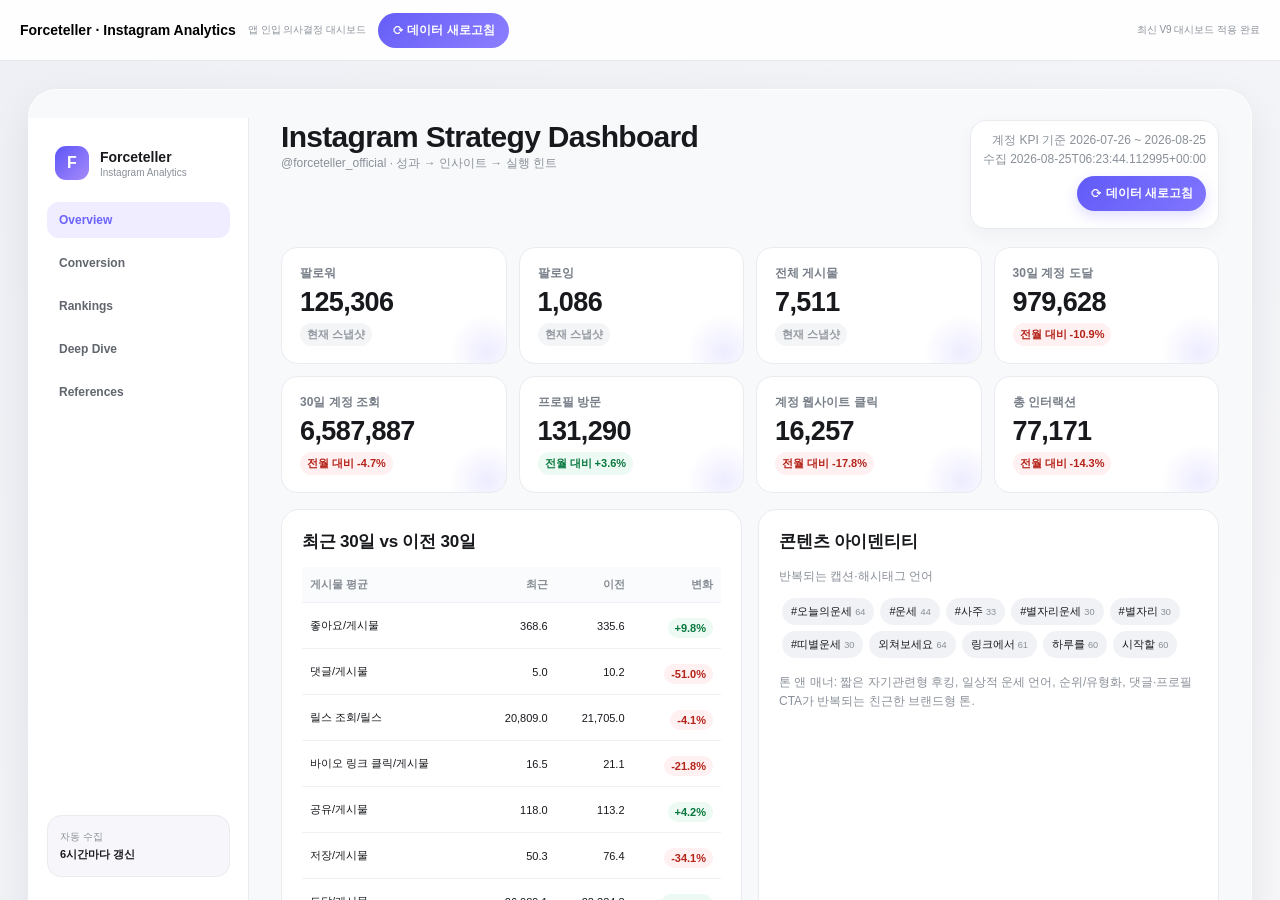
==== commit 931deaa4: "Use self-contained V9 dashboard entrypoint" ====
--- a/latest.html
+++ b/latest.html
@@ -1 +1 @@
-<!doctype html><html lang="ko"><head><meta charset="utf-8"><meta name="viewport" content="width=device-width,initial-scale=1"><meta http-equiv="cache-control" content="no-cache, no-store, must-revalidate"><meta http-equiv="pragma" content="no-cache"><meta http-equiv="expires" content="0"><title>Forceteller Instagram Analytics</title><style>html,body{margin:0;height:100%;font-family:-apple-system,BlinkMacSystemFont,"Segoe UI",Roboto,"Noto Sans KR",sans-serif;background:#eef0f6}#bar{height:60px;display:flex;align-items:center;gap:12px;padding:0 20px;background:rgba(255,255,255,.96);border-bottom:1px solid #e8e9ef;position:sticky;top:0;z-index:10}#bar b{font-size:14px}#bar .sub,#stamp{font-size:10px;color:#8a9099}#stamp{margin-left:auto}button{border:0;background:linear-gradient(135deg,#655df7,#8d7fff);color:#fff;border-radius:999px;padding:9px 14px;font-size:12px;font-weight:750;cursor:pointer}iframe{display:block;width:100%;height:calc(100vh - 61px);border:0}@media(max-width:700px){#bar .sub{display:none}#bar{padding:0 10px;gap:8px}#stamp{display:none}}</style></head><body><div id="bar"><b>Forceteller · Instagram Analytics</b><span class="sub">앱 인입 의사결정 대시보드</span><button id="refreshBtn">⟳ 데이터 새로고침</button><span id="stamp">불러오는 중...</span></div><iframe id="dash" src="index.html?v=20260822-2150"></iframe><script>const f=document.getElementById('dash'),b=document.getElementById('refreshBtn'),s=document.getElementById('stamp');function injectV9(){try{const d=f.contentDocument;if(!d)return;if(!d.getElementById('strategy-v9-css')){const l=d.createElement('link');l.id='strategy-v9-css';l.rel='stylesheet';l.href='strategy-v9.css?v=20260822-2150';d.head.appendChild(l)}if(!d.getElementById('strategy-v9-js')){const j=d.createElement('script');j.id='strategy-v9-js';j.src='strategy-v9.js?v=20260822-2150';j.onload=()=>{s.textContent='V9 전략 대시보드 적용 완료'};d.body.appendChild(j)}else{s.textContent='V9 전략 대시보드 적용 완료'}}catch(e){console.error(e);s.textContent='V9 적용 오류'}}function load(){b.disabled=true;b.textContent='⟳ 최신 데이터 불러오는 중...';f.src='index.html?v='+Date.now();s.textContent='새로고침 중...'}b.addEventListener('click',load);f.addEventListener('load',()=>{injectV9();b.disabled=false;b.textContent='⟳ 데이터 새로고침'});</script></body></html>+<!doctype html><html lang="ko"><head><meta charset="utf-8"><meta name="viewport" content="width=device-width,initial-scale=1"><meta http-equiv="cache-control" content="no-cache, no-store, must-revalidate"><meta http-equiv="pragma" content="no-cache"><meta http-equiv="expires" content="0"><title>Forceteller Instagram Analytics</title><style>html,body{margin:0;height:100%;font-family:-apple-system,BlinkMacSystemFont,"Segoe UI",Roboto,"Noto Sans KR",sans-serif;background:#eef0f6}#bar{height:60px;display:flex;align-items:center;gap:12px;padding:0 20px;background:rgba(255,255,255,.96);border-bottom:1px solid #e8e9ef;position:sticky;top:0;z-index:10}#bar b{font-size:14px}#bar .sub,#stamp{font-size:10px;color:#8a9099}#stamp{margin-left:auto}button{border:0;background:linear-gradient(135deg,#655df7,#8d7fff);color:#fff;border-radius:999px;padding:9px 14px;font-size:12px;font-weight:750;cursor:pointer}iframe{display:block;width:100%;height:calc(100vh - 61px);border:0}@media(max-width:700px){#bar .sub{display:none}#bar{padding:0 10px;gap:8px}#stamp{display:none}}</style></head><body><div id="bar"><b>Forceteller · Instagram Analytics</b><span class="sub">앱 인입 의사결정 대시보드</span><button id="refreshBtn">⟳ 데이터 새로고침</button><span id="stamp">불러오는 중...</span></div><iframe id="dash" src="index.html?v=20260825-1525"></iframe><script>const f=document.getElementById('dash'),b=document.getElementById('refreshBtn'),s=document.getElementById('stamp');function load(){b.disabled=true;b.textContent='⟳ 최신 데이터 불러오는 중...';f.src='index.html?v='+Date.now();s.textContent='새로고침 중...'}b.addEventListener('click',load);f.addEventListener('load',()=>{s.textContent='최신 V9 대시보드 적용 완료';b.disabled=false;b.textContent='⟳ 데이터 새로고침'});</script></body></html>
